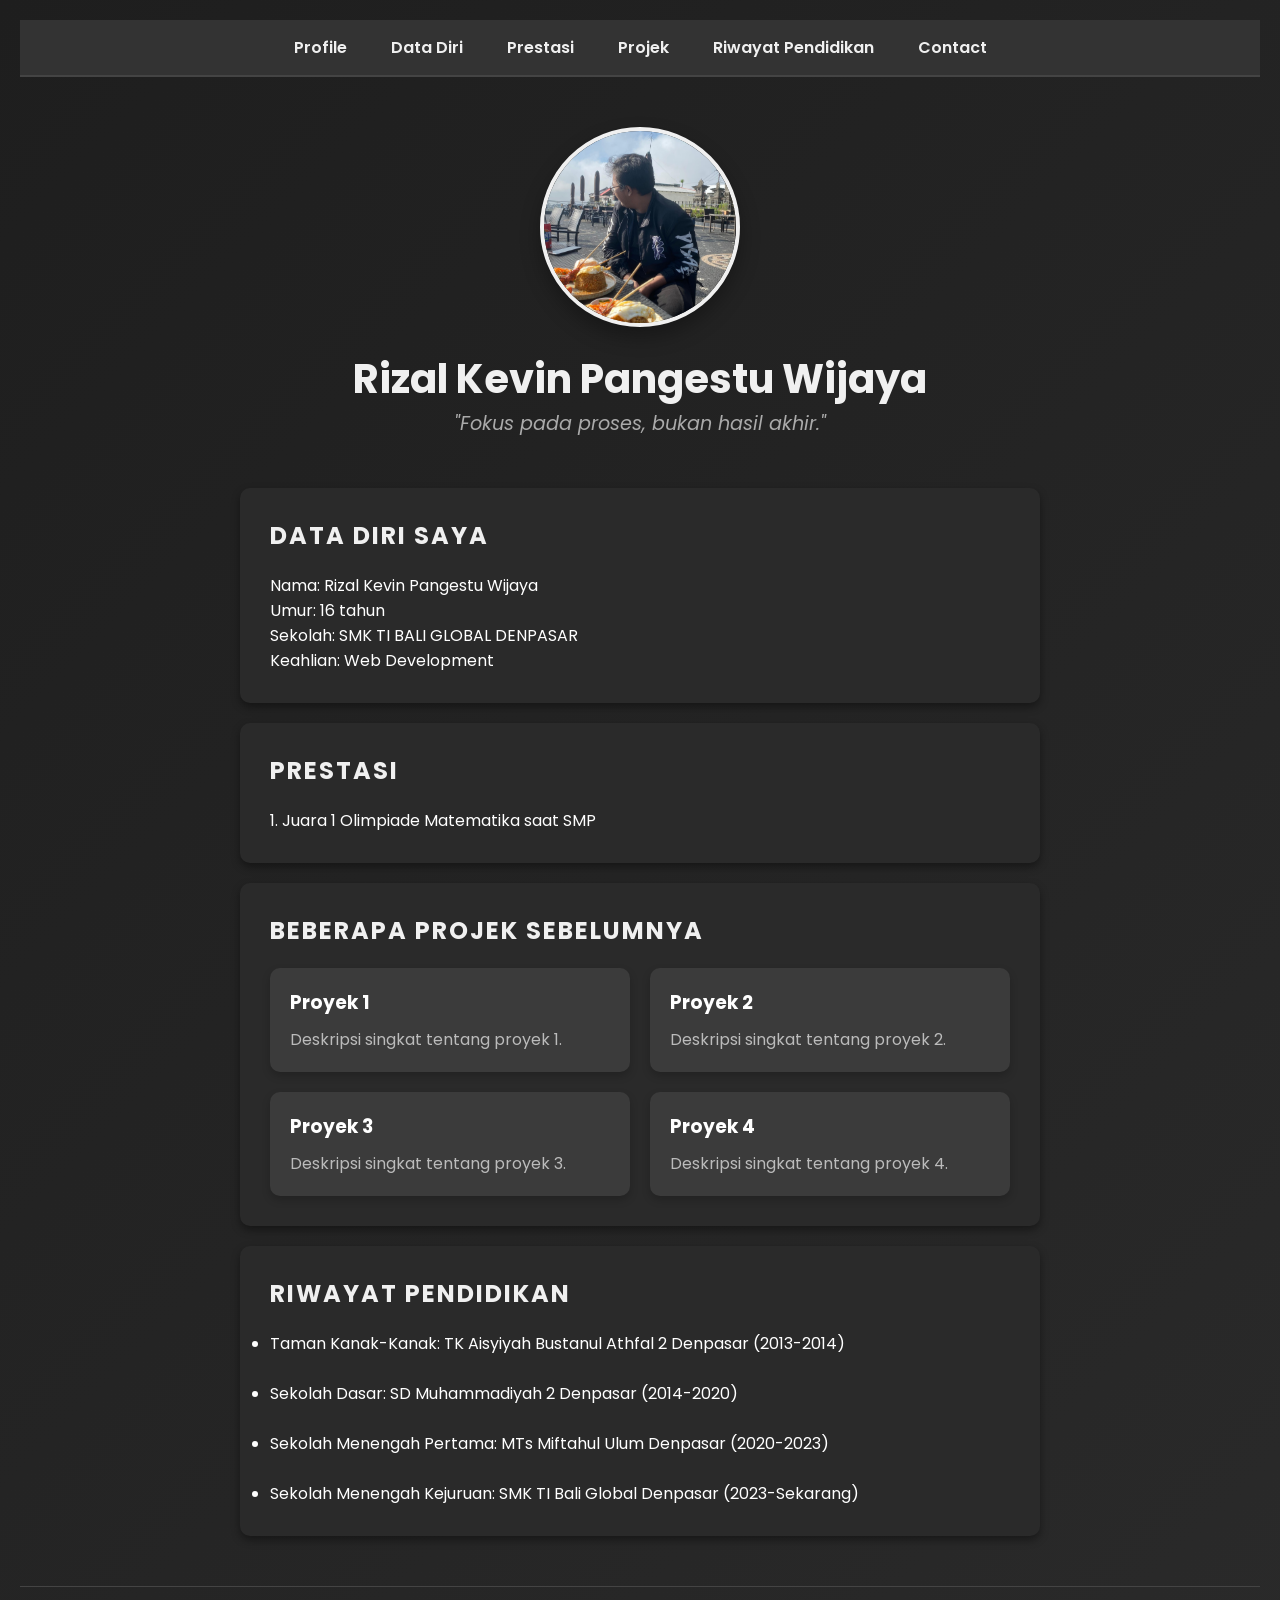
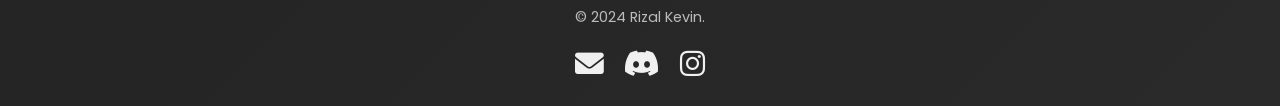
==== index.html @ 5121d5f2 "Add files via upload" ====
<!DOCTYPE html>
<html lang="en">
<head>
    <meta charset="UTF-8">
    <meta name="viewport" content="width=device-width, initial-scale=1.0">
    <title>My Portfolio</title>
    <!-- Tambahkan Font Awesome -->
    <link rel="stylesheet" href="https://cdnjs.cloudflare.com/ajax/libs/font-awesome/6.0.0-beta3/css/all.min.css">
    <link rel="stylesheet" href="style.css">
    <link href="https://fonts.googleapis.com/css2?family=Poppins:wght@400;600&display=swap" rel="stylesheet">
</head>
<body>
    <!-- Header -->
    <header>
        <div class="navbar">
        <nav>
            <ul>
                <a href="#prof">Profile</a>
                <a href="#tentang">Data Diri</a>
                <a href="#pres">Prestasi</a>
                <a href="#projek">Projek</a>
                <a href="#riwayat">Riwayat Pendidikan</a>
                <a href="#footer">Contact</a>
            </ul>
        </nav>
        </div>
    </header>

    <!-- Profil -->
    <section class="profile" id="prof">
        <div class="profile-container">
            <img src="Liburan Kintamani.jpg" alt="Profile Photo" class="profile-photo">
            <h1 class="name">Rizal Kevin Pangestu Wijaya</h1>
            <p class="motto">"Fokus pada proses, bukan hasil akhir."</p>
        </div>
    </section>

    <!-- Data Diri -->
    <section class="about" id="tentang">
        <h2>Data Diri Saya</h2>
        <p>Nama: Rizal Kevin Pangestu Wijaya</p>
        <p>Umur: 16 tahun</p>
        <p>Sekolah: SMK TI BALI GLOBAL DENPASAR</p>
        <p>Keahlian: Web Development</p>
    </section>

    <!-- Prestasi -->
    <section class="about" id="pres">
        <h2>Prestasi</h2>
        <p>1. Juara 1 Olimpiade Matematika saat SMP </p>
    </section>

    <!-- Projek Sebelumnya -->
    <section class="projects" id="projek">
        <h2>Beberapa Projek Sebelumnya</h2>
        <div class="project-list">
            <div class="project-item" onclick="showProjectDetail(1)">
                <h3>Proyek 1</h3>
                <p>Deskripsi singkat tentang proyek 1.</p>
            </div>
            <div class="project-item" onclick="showProjectDetail(2)">
                <h3>Proyek 2</h3>
                <p>Deskripsi singkat tentang proyek 2.</p>
            </div>
            <div class="project-item" onclick="showProjectDetail(3)">
                <h3>Proyek 3</h3>
                <p>Deskripsi singkat tentang proyek 3.</p>
            </div>
            <div class="project-item" onclick="showProjectDetail(4)">
                <h3>Proyek 4</h3>
                <p>Deskripsi singkat tentang proyek 4.</p>
            </div>
        </div>

        <!-- Detail Proyek (Popup) -->
        <div id="project-detail" class="project-detail">
            <span id="close-btn" onclick="closeProjectDetail()">&times;</span>
            <h3 id="project-title"></h3>
            <br>
            <p id="project-description"></p>
            <br>
            <a style="color: #fff;" id="project-link" href="#" target="_blank">Lihat Proyek</a>
        </div>
    </section>

    <!-- Riwayat Pendidikan -->
    <section class="education" id="riwayat">
        <h2>Riwayat Pendidikan</h2>
        <ul>
            <li>Taman Kanak-Kanak: TK Aisyiyah Bustanul Athfal 2 Denpasar (2013-2014)</li>
            <br>
            <li>Sekolah Dasar: SD Muhammadiyah 2 Denpasar (2014-2020)</li>
            <br>
            <li>Sekolah Menengah Pertama: MTs Miftahul Ulum Denpasar (2020-2023)</li>
            <br>
            <li>Sekolah Menengah Kejuruan: SMK TI Bali Global Denpasar (2023-Sekarang)</li>
        </ul>
    </section>

    <!-- Footer dengan Kontak -->
    <footer id="footer">
        <p>&copy; 2024 Rizal Kevin.</p>
        <div class="contact-icons">
            <a href="mailto:rizalkevinn28@gmail.com" target="_blank">
                <i class="fas fa-envelope"></i>
            </a>
            <a href="https://discordapp.com/users/gabriela_abigail" target="_blank">
                <i class="fab fa-discord"></i>
            </a>
            <a href="https://www.instagram.com/kevinlenatheaa?igsh=cWxlcWoydTY0MXFm" target="_blank">
                <i class="fab fa-instagram"></i>
            </a>
        </div>
    </footer>

    <script src="script.js"></script>
</body>
</html>
---- style.css ----
* {
    margin: 0;
    padding: 0;
    box-sizing: border-box;
}

body {
    font-family: 'Poppins', sans-serif;
    background: linear-gradient(135deg, #1e1e1e, #2a2a2a);
    color: #ffffff;
    padding: 20px;
}

header {
    display: flex;
    margin-bottom: 50px;
    width: 100%;
    background: #333;
    padding: 15px;
    border-bottom: 2px solid #444;
}

.navbar {
    display: flex;
    flex-direction: row;
    justify-content: space-around;
    width: 100%;
}

.navbar a {
    color: #f0f0f0;
    text-decoration: none;
    font-weight: 600;
    padding: 10px 20px;
    transition: background-color 0.3s ease, color 0.3s ease;
}

.navbar a:hover {
    background-color: #555;
    color: #ffffff;
    border-radius: 5px;
}

.profile {
    text-align: center;
    margin-bottom: 50px;
    animation: fadeIn 2s;
}

@keyframes fadeIn {
    from { opacity: 0; }
    to { opacity: 1; }
}

.profile-container {
    display: inline-block;
    text-align: center;
}

.profile-photo {
    width: 200px;
    height: 200px;
    border-radius: 50%;
    margin-bottom: 15px;
    object-fit: cover;
    border: 4px solid #f0f0f0;
    box-shadow: 0px 10px 20px rgba(0, 0, 0, 0.3);
    transition: transform 0.3s ease;
}

.profile-photo:hover {
    transform: scale(1.1);
}

.name {
    font-size: 2.5em;
    color: #f0f0f0;
}

.motto {
    font-style: italic;
    color: #aaaaaa;
    font-size: 1.2em;
}

.about, .projects, .contact, .education {
    max-width: 800px;
    margin: 20px auto;
    background-color: #2a2a2a;
    padding: 30px;
    border-radius: 10px;
    box-shadow: 0 4px 8px rgba(0, 0, 0, 0.4);
    transition: transform 0.3s ease;
}

.about:hover, .projects:hover, .contact:hover, .education:hover {
    transform: translateY(-10px);
}

.about h2, .projects h2, .contact h2, .education h2 {
    margin-bottom: 20px;
    color: #f0f0f0;
    text-transform: uppercase;
    letter-spacing: 2px;
}

.project-list {
    display: grid;
    grid-template-columns: repeat(auto-fill, minmax(250px, 1fr));
    gap: 20px;
}


.project-item {
    background-color: #3b3b3b;
    padding: 20px;
    border-radius: 10px;
    box-shadow: 0 4px 8px rgba(0, 0, 0, 0.2);
    cursor: pointer;
    transition: transform 0.3s ease, background-color 0.3s ease;
}

.project-detail {
    display: none;
    position: fixed;
    top: 50%;
    left: 50%;
    transform: translate(-50%, -50%);
    background-color: #1a1a1a;
    padding: 20px;
    border-radius: 10px;
    box-shadow: 0 4px 8px rgba(0, 0, 0, 0.2);
    z-index: 10;
    max-width: 500px;
    width: 100%;
    text-align: center;
}


#close-btn {
    position: absolute;
    top: 10px;
    right: 15px;
    font-size: 24px;
    cursor: pointer;
}

.project-item:hover {
    transform: scale(1.05);
    background-color: #444;
}

.project-item h3 {
    margin-bottom: 10px;
    color: #ffffff;
}

.project-item p {
    color: #bbbbbb;
}

.contact a {
    color: #3498db;
    text-decoration: none;
}

.contact a:hover {
    text-decoration: underline;
}

.school-photo {
    width: 100%;
    max-width: 400px;
    margin-top: 20px;
    margin-bottom: 20px;
    border-radius: 10px;
    border: 3px solid #ffffff;
    box-shadow: 0 4px 8px rgba(0, 0, 0, 0.4);
}

footer {
    text-align: center;
    margin-top: 50px;
    color: #bbbbbb;
    font-size: 0.9em;
    border-top: 1px solid #444;
    padding-top: 20px;
}

.contact-icons {
    display: flex;
    justify-content: center;
    gap: 20px;
    margin-top: 15px;
}

.contact-icons a {
    color: #f0f0f0;
    font-size: 2em;
    transition: color 0.3s ease;
}

.contact-icons a:hover {
    color: #3498db;
}
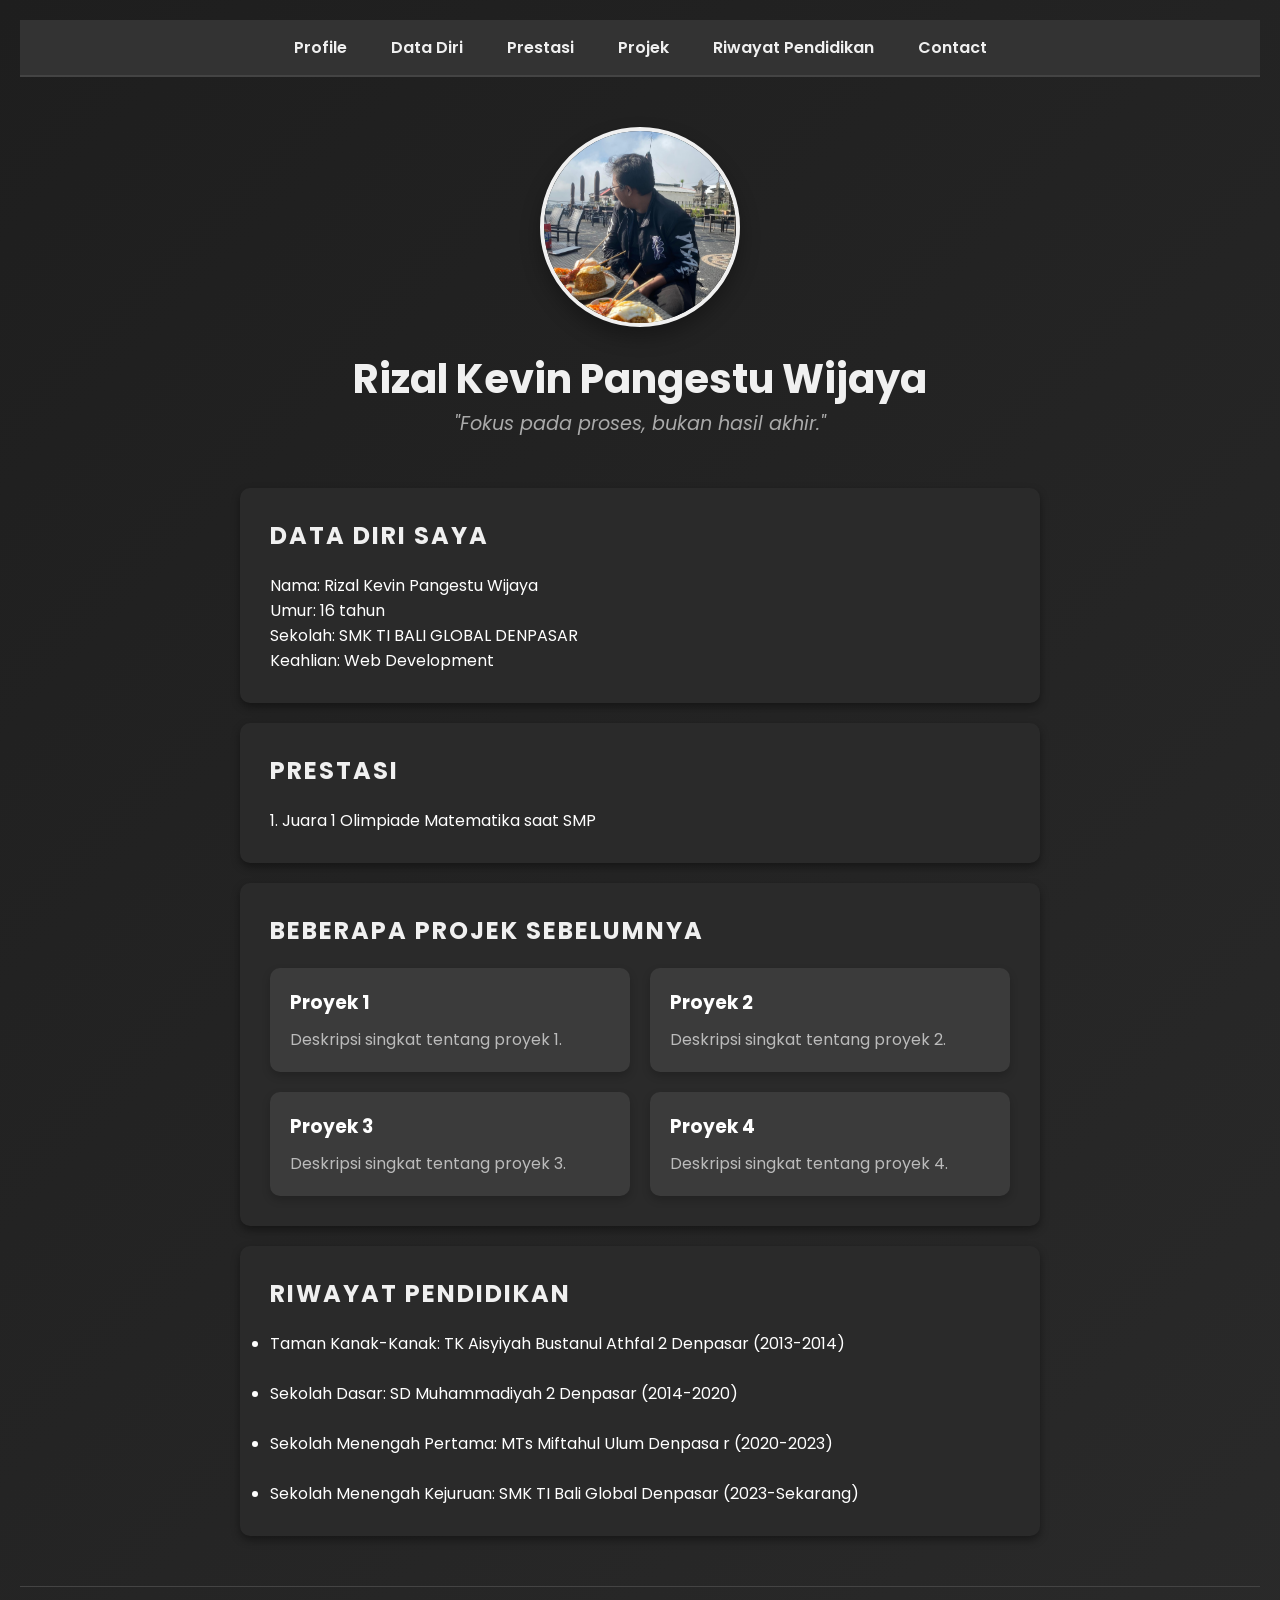
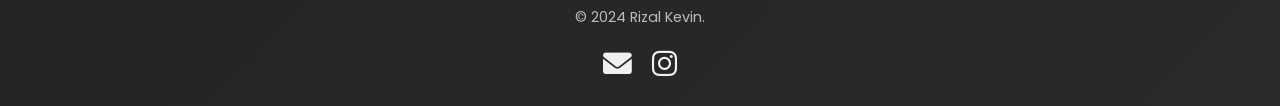
==== commit 8fcf25bb: "Add files via upload" ====
--- a/index.html
+++ b/index.html
@@ -91,7 +91,7 @@
             <br>
             <li>Sekolah Dasar: SD Muhammadiyah 2 Denpasar (2014-2020)</li>
             <br>
-            <li>Sekolah Menengah Pertama: MTs Miftahul Ulum Denpasar (2020-2023)</li>
+            <li>Sekolah Menengah Pertama: MTs Miftahul Ulum Denpasa r (2020-2023)</li>
             <br>
             <li>Sekolah Menengah Kejuruan: SMK TI Bali Global Denpasar (2023-Sekarang)</li>
         </ul>
@@ -104,9 +104,6 @@
             <a href="mailto:rizalkevinn28@gmail.com" target="_blank">
                 <i class="fas fa-envelope"></i>
             </a>
-            <a href="https://discordapp.com/users/gabriela_abigail" target="_blank">
-                <i class="fab fa-discord"></i>
-            </a>
             <a href="https://www.instagram.com/kevinlenatheaa?igsh=cWxlcWoydTY0MXFm" target="_blank">
                 <i class="fab fa-instagram"></i>
             </a>
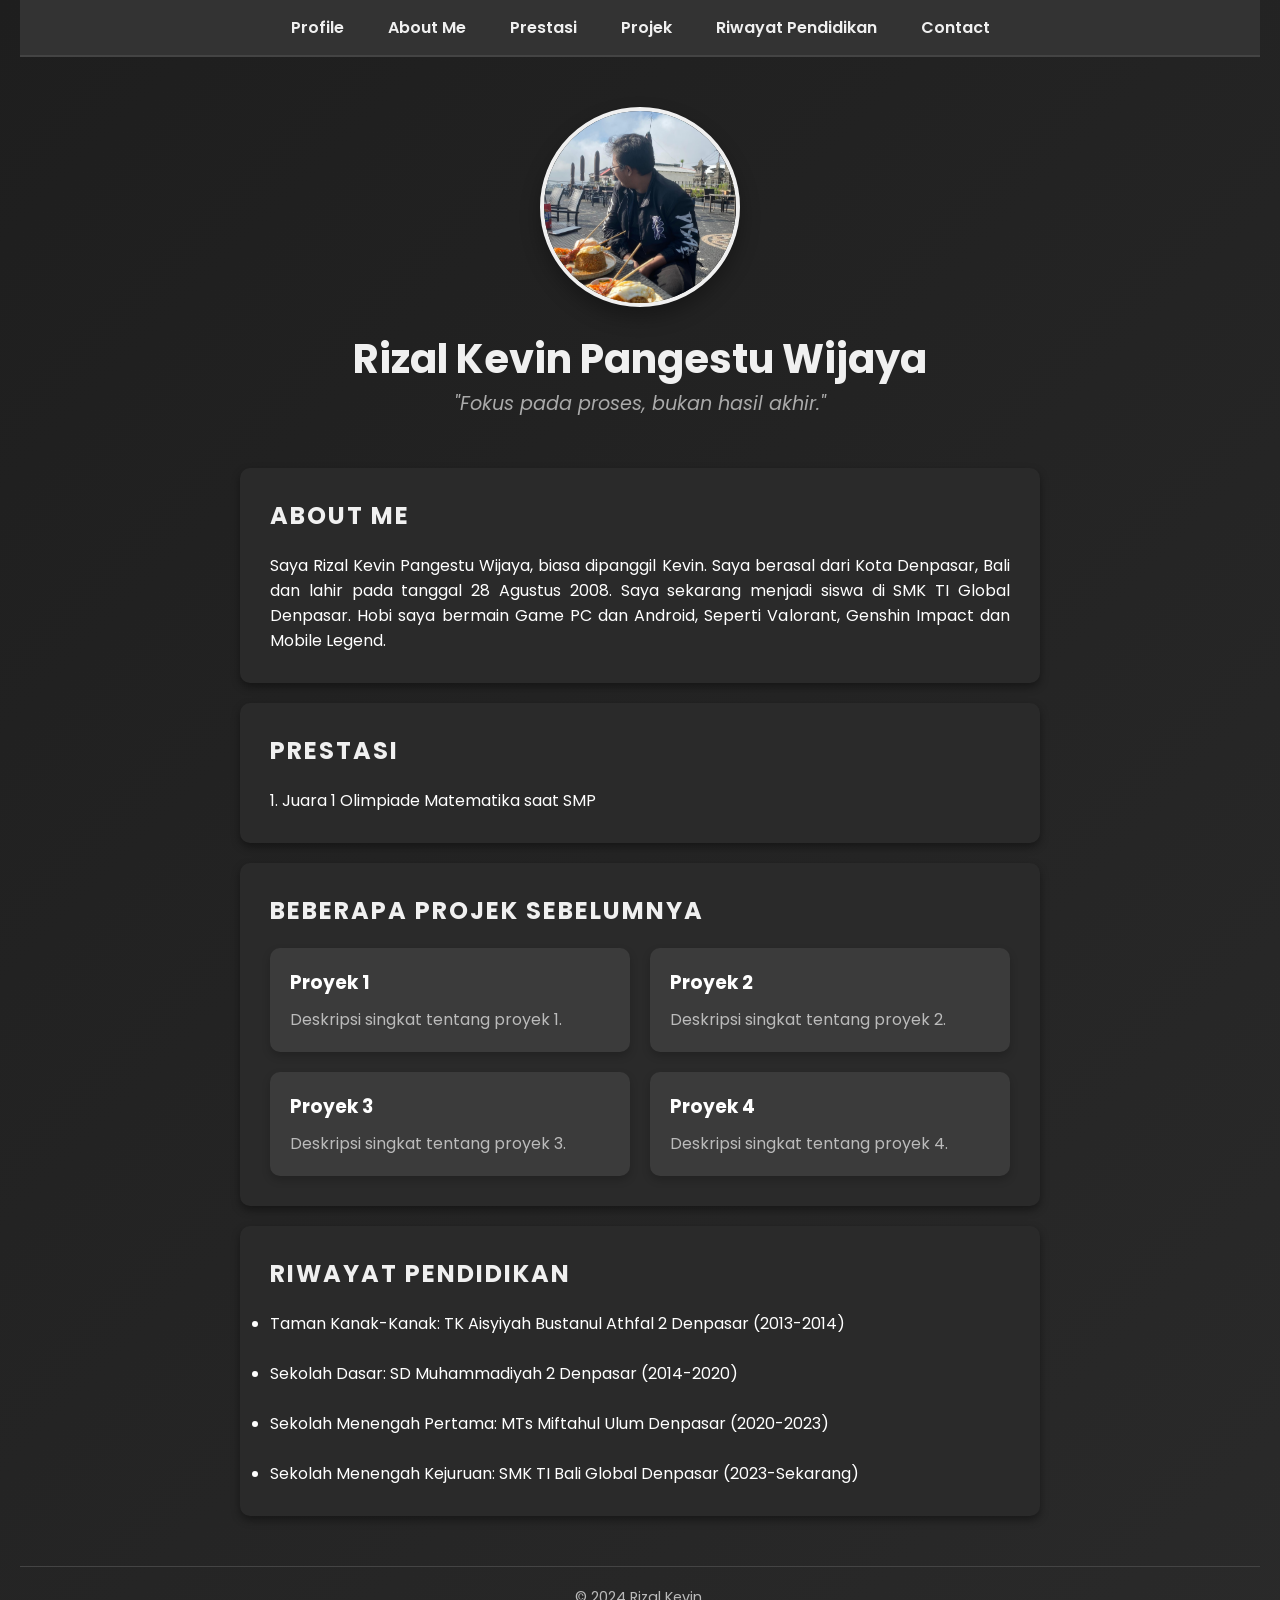
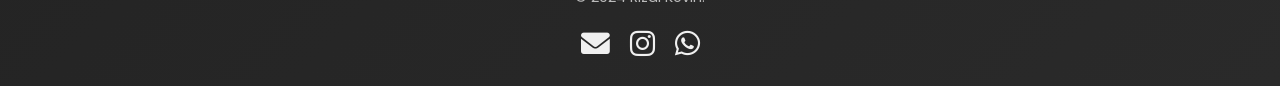
==== commit 389626c7: "Add files via upload" ====
--- a/index.html
+++ b/index.html
@@ -16,7 +16,7 @@
         <nav>
             <ul>
                 <a href="#prof">Profile</a>
-                <a href="#tentang">Data Diri</a>
+                <a href="#tentang">About Me</a>
                 <a href="#pres">Prestasi</a>
                 <a href="#projek">Projek</a>
                 <a href="#riwayat">Riwayat Pendidikan</a>
@@ -37,11 +37,10 @@
 
     <!-- Data Diri -->
     <section class="about" id="tentang">
-        <h2>Data Diri Saya</h2>
-        <p>Nama: Rizal Kevin Pangestu Wijaya</p>
-        <p>Umur: 16 tahun</p>
-        <p>Sekolah: SMK TI BALI GLOBAL DENPASAR</p>
-        <p>Keahlian: Web Development</p>
+        <h2>About Me</h2>
+        <p style="text-align: justify;">Saya Rizal Kevin Pangestu Wijaya, biasa dipanggil Kevin. Saya berasal dari Kota Denpasar,
+        Bali dan lahir pada tanggal 28 Agustus 2008. Saya sekarang menjadi siswa di SMK TI Global Denpasar.
+        Hobi saya bermain Game PC dan Android, Seperti Valorant, Genshin Impact dan Mobile Legend.</p>
     </section>
 
     <!-- Prestasi -->
@@ -91,7 +90,7 @@
             <br>
             <li>Sekolah Dasar: SD Muhammadiyah 2 Denpasar (2014-2020)</li>
             <br>
-            <li>Sekolah Menengah Pertama: MTs Miftahul Ulum Denpasa r (2020-2023)</li>
+            <li>Sekolah Menengah Pertama: MTs Miftahul Ulum Denpasar (2020-2023)</li>
             <br>
             <li>Sekolah Menengah Kejuruan: SMK TI Bali Global Denpasar (2023-Sekarang)</li>
         </ul>
@@ -101,11 +100,14 @@
     <footer id="footer">
         <p>&copy; 2024 Rizal Kevin.</p>
         <div class="contact-icons">
-            <a href="mailto:rizalkevinn28@gmail.com" target="_blank">
+            <a href="mailto:rizalkevinn28@gmail.com" class="icon-email" target="_blank">
                 <i class="fas fa-envelope"></i>
             </a>
-            <a href="https://www.instagram.com/kevinlenatheaa?igsh=cWxlcWoydTY0MXFm" target="_blank">
+            <a href="https://www.instagram.com/kevinlenatheaa?igsh=cWxlcWoydTY0MXFm" class="icon-ig" target="_blank">
                 <i class="fab fa-instagram"></i>
+            </a>
+            <a href="https://wa.me/085967113160" class="icon-wa" target="_blank">
+                <i class="fa-brands fa-whatsapp"></i>
             </a>
         </div>
     </footer>
--- a/style.css
+++ b/style.css
@@ -13,6 +13,7 @@
 
 header {
     display: flex;
+    margin-top: -20px;
     margin-bottom: 50px;
     width: 100%;
     background: #333;
@@ -200,6 +201,13 @@
     transition: color 0.3s ease;
 }
 
-.contact-icons a:hover {
+.icon-email:hover {
     color: #3498db;
 }
+
+.icon-ig:hover{
+    color: red;
+}
+.icon-wa:hover{
+    color: lawngreen;
+}
